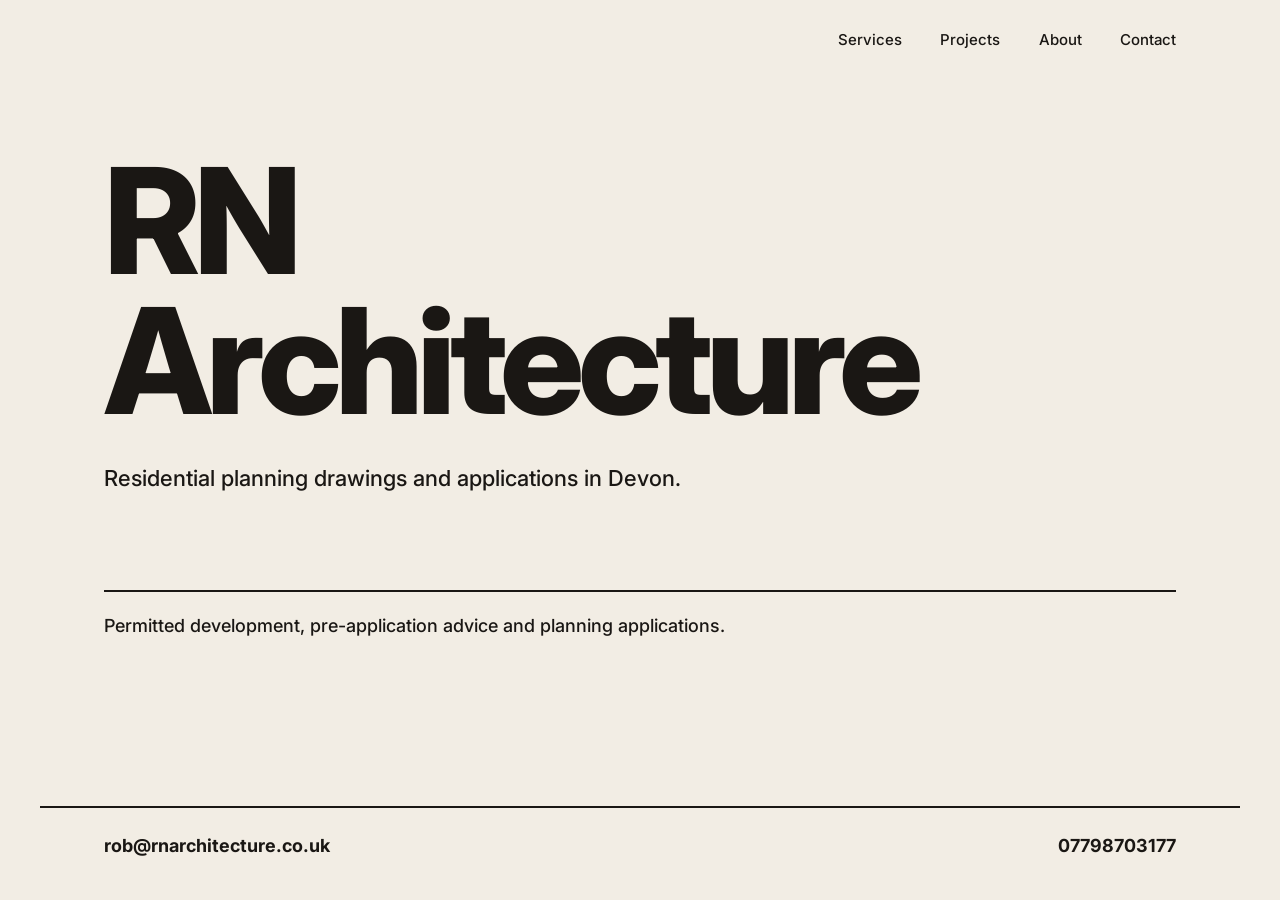
==== index.html @ 0fe63b70 "Add files via upload" ====
<!doctype html>
<html lang="en-GB">
<head>
<meta charset="utf-8">
<meta name="viewport" content="width=device-width, initial-scale=1">
<title>RN Architecture | Residential planning drawings in Devon</title>
<meta name="description" content="Residential planning drawings and planning applications in Devon, from Chartered Architectural Technologist Rob Nickels.">
<link rel="preconnect" href="https://fonts.googleapis.com">
<link rel="preconnect" href="https://fonts.gstatic.com" crossorigin>
<link rel="stylesheet" href="https://fonts.googleapis.com/css2?family=Inter:wght@400;500;600;700;800&display=swap">
<link rel="stylesheet" href="style.css">
</head>
<body class="home">
<header><div class="wrap">

<nav aria-label="Main">
<a href="services.html">Services</a>
<a href="projects.html">Projects</a>
<a href="about.html">About</a>
<a href="contact.html">Contact</a>
</nav>
</div></header>
<main><div class="wrap">
<h1>RN<br>Architecture</h1>
<p class="lead">Residential planning drawings and applications in Devon.</p>
<p class="strip">Permitted development, pre-application advice and planning applications.</p>
</div></main>
<footer><div class="wrap">
<a href="mailto:rob@rnarchitecture.co.uk">rob@rnarchitecture.co.uk</a>
<a href="tel:+447798703177">07798703177</a>
</div></footer>
</body>
</html>
---- style.css ----
:root{--bg:#F2EDE4;--ink:#1A1714;--soft:#1A1714}
*{box-sizing:border-box}
html{-webkit-text-size-adjust:100%}
body{margin:0;background:var(--bg);color:var(--ink);font-family:Inter,system-ui,-apple-system,"Segoe UI",Roboto,Arial,sans-serif;font-size:18px;font-weight:500;line-height:1.55;min-height:100vh;display:flex;flex-direction:column}
a{color:inherit;text-underline-offset:3px}
a:hover{opacity:.6}
a:focus-visible,button:focus-visible,input:focus-visible,textarea:focus-visible{outline:3px solid var(--ink);outline-offset:3px}
.wrap{width:100%;max-width:1200px;margin:0 auto;padding-left:clamp(20px,5vw,64px);padding-right:clamp(20px,5vw,64px)}
header .wrap{display:flex;justify-content:space-between;align-items:center;gap:16px 24px;flex-wrap:wrap;padding-top:28px;padding-bottom:28px}
.mark{font-weight:800;font-size:20px;letter-spacing:-.02em;text-decoration:none}
nav{display:flex;flex-wrap:wrap;gap:8px clamp(16px,3vw,40px);font-size:15px;font-weight:500;margin-left:auto}
nav a{text-decoration:none}
nav a[aria-current="page"]{text-decoration:underline;text-decoration-thickness:2px;text-underline-offset:6px}
main{flex:1;padding-top:clamp(24px,6vw,72px)}
h1{margin:0;font-weight:800;letter-spacing:-.045em;line-height:.95;font-size:clamp(40px,7vw,88px)}
.home h1{font-size:clamp(40px,11.5vw,160px)}
.lead{margin:32px 0 0;font-size:clamp(19px,2.2vw,22px);line-height:1.4;max-width:34em;color:var(--soft)}
.strip{margin-top:clamp(48px,8vw,96px);border-top:2px solid var(--ink);padding-top:20px;font-weight:500}
.steps{list-style:none;margin:48px 0 0;padding:0}
.steps li{display:grid;grid-template-columns:48px 1fr;column-gap:24px;border-top:1px solid var(--ink);padding:28px 0}
.steps li::before{content:counter(s);counter-increment:s;grid-row:1 / span 2;font-weight:700}
.steps{counter-reset:s}
.steps h2{grid-column:2;margin:0 0 8px;font-size:26px;letter-spacing:-.02em;line-height:1.2}
.steps p{grid-column:2;margin:0;max-width:62ch;color:var(--soft)}
.list{list-style:none;margin:48px 0 0;padding:0;border-bottom:1px solid var(--ink)}
.list li{display:grid;grid-template-columns:1fr 1fr;gap:8px 24px;border-top:1px solid var(--ink);padding:20px 0;font-size:20px}
.list li span:first-child{font-weight:700;letter-spacing:-.01em}
.list li span:last-child{color:var(--soft)}
.prose{max-width:62ch;margin-top:40px}
.prose h2{margin:48px 0 12px;font-size:26px;letter-spacing:-.02em;line-height:1.2}
.prose p{margin:0 0 20px}
.cols{display:grid;grid-template-columns:1fr 1.3fr;gap:48px;margin-top:48px}
.cols dl{margin:0}
.cols dt{font-weight:700;margin-top:24px}
.cols dt:first-child{margin-top:0}
.cols dd{margin:4px 0 0;font-size:22px}
form{display:grid;gap:20px}
label{display:grid;gap:6px;font-weight:600;font-size:16px}
input,textarea{font:inherit;color:inherit;background:transparent;border:2px solid var(--ink);border-radius:0;padding:14px;width:100%}
textarea{min-height:160px;resize:vertical}
button{font:inherit;font-weight:700;background:var(--ink);color:var(--bg);border:0;padding:16px 32px;cursor:pointer;justify-self:start}
button:hover{opacity:.8}
.hp{position:absolute;left:-9999px}
footer{margin-top:clamp(48px,8vw,96px)}
footer .wrap{display:flex;flex-wrap:wrap;justify-content:space-between;gap:8px 32px;border-top:2px solid var(--ink);padding-top:24px;padding-bottom:40px;font-weight:500}
footer a{text-decoration:none;font-weight:700}
@media (max-width:760px){.cols{grid-template-columns:1fr}.list li{grid-template-columns:1fr}.steps li{grid-template-columns:32px 1fr;column-gap:16px}}
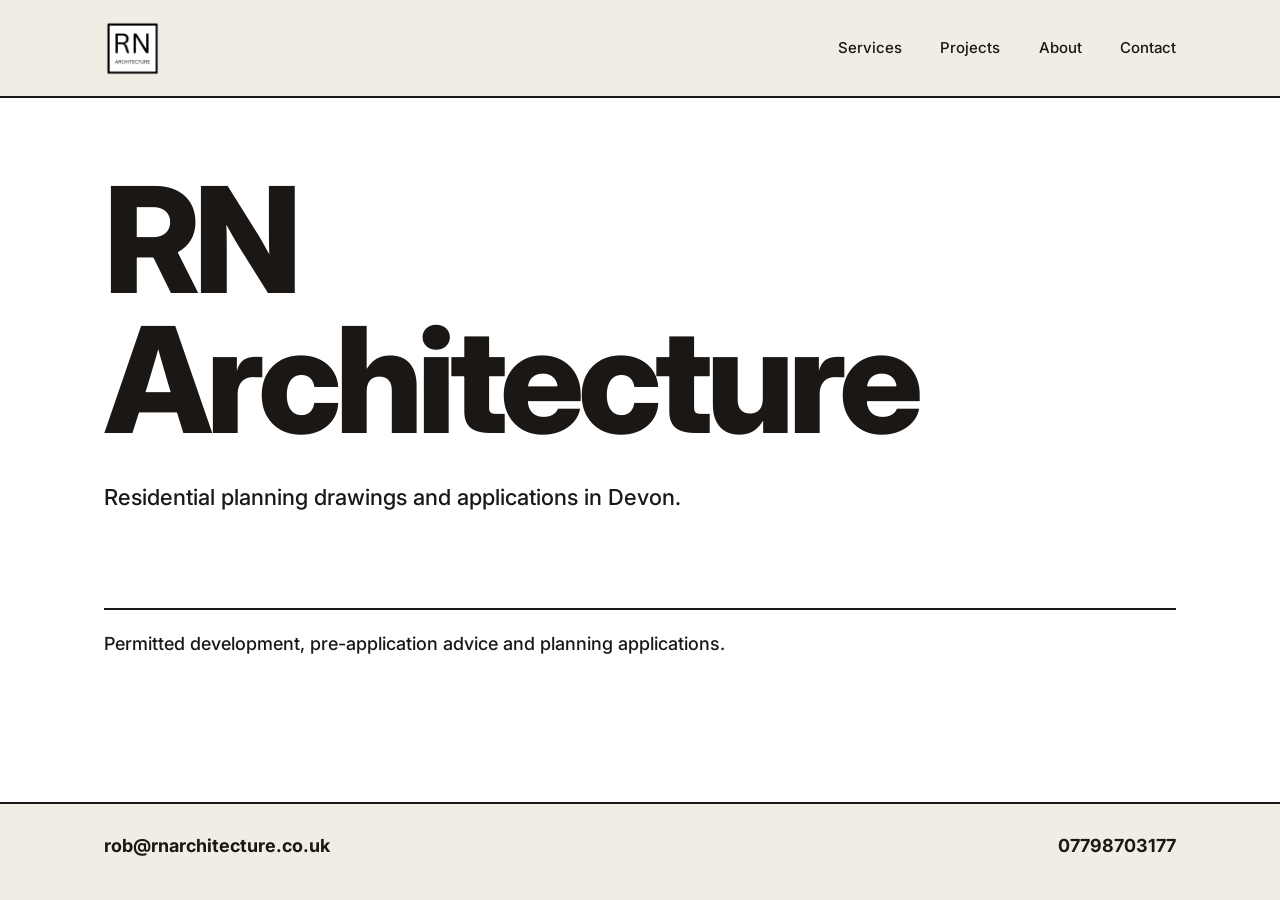
==== commit 67a27812: "Add files via upload" ====
--- a/index.html
+++ b/index.html
@@ -8,11 +8,12 @@
 <link rel="preconnect" href="https://fonts.googleapis.com">
 <link rel="preconnect" href="https://fonts.gstatic.com" crossorigin>
 <link rel="stylesheet" href="https://fonts.googleapis.com/css2?family=Inter:wght@400;500;600;700;800&display=swap">
+<link rel="icon" href="logo.png">
 <link rel="stylesheet" href="style.css">
 </head>
 <body class="home">
 <header><div class="wrap">
-
+<a class="mark" href="index.html"><img src="logo.png" alt="RN Architecture" width="56" height="56"></a>
 <nav aria-label="Main">
 <a href="services.html">Services</a>
 <a href="projects.html">Projects</a>
--- a/style.css
+++ b/style.css
@@ -1,4 +1,4 @@
-:root{--bg:#F2EDE4;--ink:#1A1714;--soft:#1A1714}
+:root{--bg:#fff;--cream:#F2EDE4;--ink:#1A1714;--soft:#1A1714}
 *{box-sizing:border-box}
 html{-webkit-text-size-adjust:100%}
 body{margin:0;background:var(--bg);color:var(--ink);font-family:Inter,system-ui,-apple-system,"Segoe UI",Roboto,Arial,sans-serif;font-size:18px;font-weight:500;line-height:1.55;min-height:100vh;display:flex;flex-direction:column}
@@ -6,8 +6,10 @@
 a:hover{opacity:.6}
 a:focus-visible,button:focus-visible,input:focus-visible,textarea:focus-visible{outline:3px solid var(--ink);outline-offset:3px}
 .wrap{width:100%;max-width:1200px;margin:0 auto;padding-left:clamp(20px,5vw,64px);padding-right:clamp(20px,5vw,64px)}
-header .wrap{display:flex;justify-content:space-between;align-items:center;gap:16px 24px;flex-wrap:wrap;padding-top:28px;padding-bottom:28px}
-.mark{font-weight:800;font-size:20px;letter-spacing:-.02em;text-decoration:none}
+header{background:var(--cream);border-bottom:2px solid var(--ink)}
+header .wrap{display:flex;justify-content:space-between;align-items:center;gap:16px 24px;flex-wrap:wrap;padding-top:20px;padding-bottom:20px}
+.mark{display:block;line-height:0}
+.mark img{display:block;height:56px;width:56px}
 nav{display:flex;flex-wrap:wrap;gap:8px clamp(16px,3vw,40px);font-size:15px;font-weight:500;margin-left:auto}
 nav a{text-decoration:none}
 nav a[aria-current="page"]{text-decoration:underline;text-decoration-thickness:2px;text-underline-offset:6px}
@@ -41,7 +43,7 @@
 button{font:inherit;font-weight:700;background:var(--ink);color:var(--bg);border:0;padding:16px 32px;cursor:pointer;justify-self:start}
 button:hover{opacity:.8}
 .hp{position:absolute;left:-9999px}
-footer{margin-top:clamp(48px,8vw,96px)}
-footer .wrap{display:flex;flex-wrap:wrap;justify-content:space-between;gap:8px 32px;border-top:2px solid var(--ink);padding-top:24px;padding-bottom:40px;font-weight:500}
+footer{margin-top:clamp(48px,8vw,96px);background:var(--cream);border-top:2px solid var(--ink)}
+footer .wrap{display:flex;flex-wrap:wrap;justify-content:space-between;gap:8px 32px;padding-top:28px;padding-bottom:40px;font-weight:500}
 footer a{text-decoration:none;font-weight:700}
 @media (max-width:760px){.cols{grid-template-columns:1fr}.list li{grid-template-columns:1fr}.steps li{grid-template-columns:32px 1fr;column-gap:16px}}
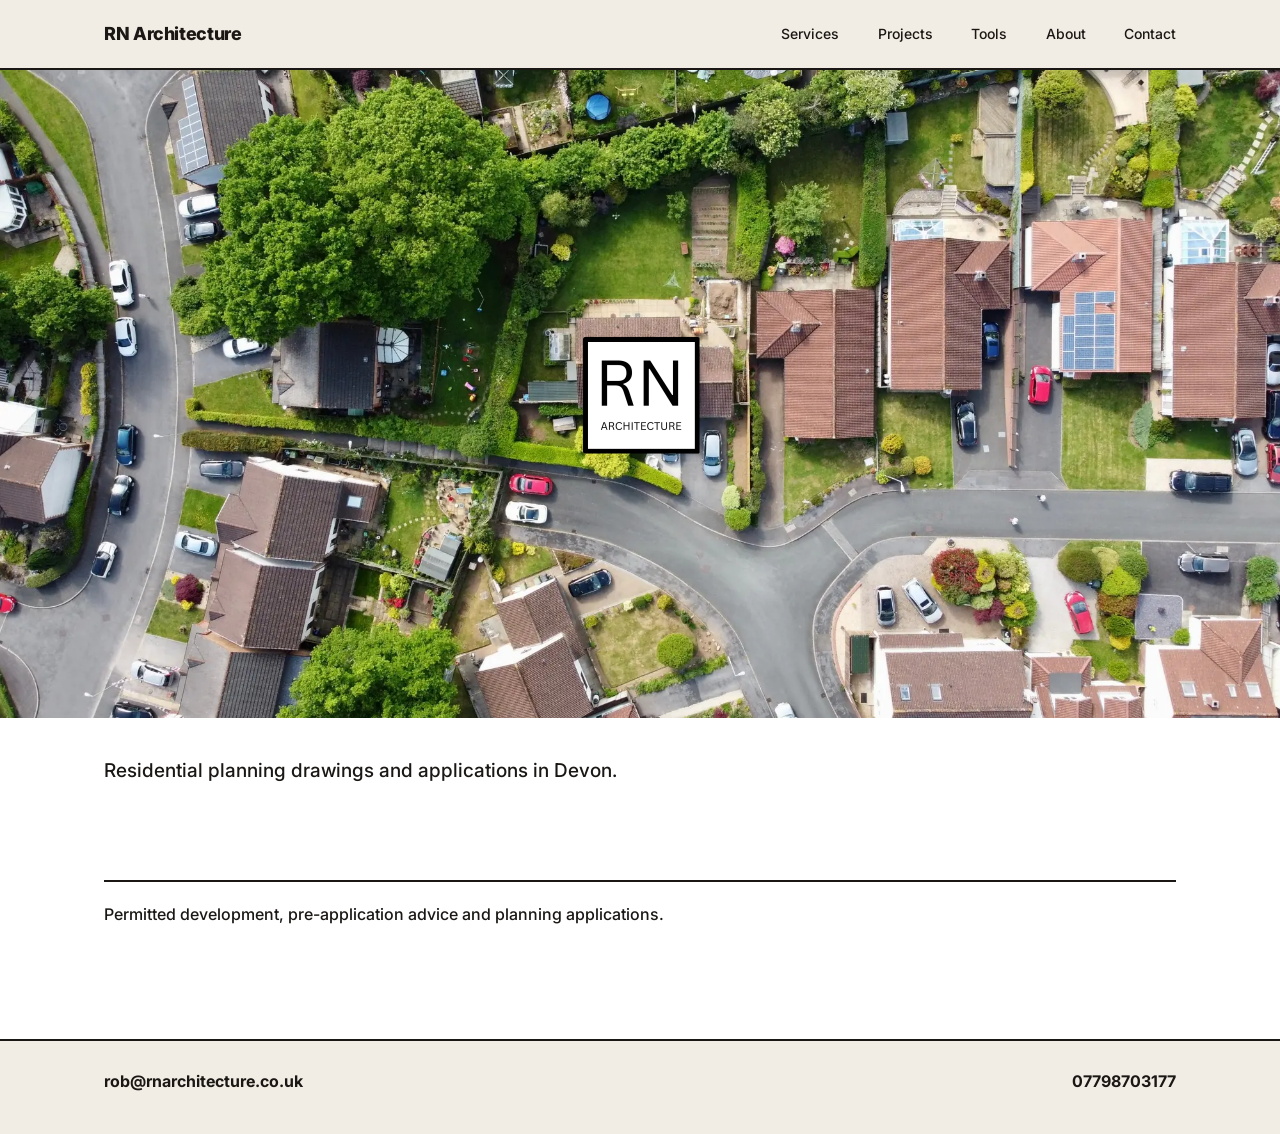
==== commit 0c23e7dc: "Add files via upload" ====
--- a/index.html
+++ b/index.html
@@ -13,19 +13,26 @@
 </head>
 <body class="home">
 <header><div class="wrap">
-<a class="mark" href="index.html"><img src="logo.png" alt="RN Architecture" width="56" height="56"></a>
+<a class="mark-text" href="index.html">RN Architecture</a>
 <nav aria-label="Main">
 <a href="services.html">Services</a>
 <a href="projects.html">Projects</a>
+<a href="tools.html">Tools</a>
 <a href="about.html">About</a>
 <a href="contact.html">Contact</a>
 </nav>
 </div></header>
-<main><div class="wrap">
-<h1>RN<br>Architecture</h1>
+<main>
+<section class="hero">
+<img class="bg" src="images/hero-1000.webp" srcset="images/hero-1000.webp 1000w, images/hero-2000.webp 2000w" sizes="100vw" alt="Aerial view of houses and gardens" width="2000" height="1125" fetchpriority="high">
+<img class="badge" src="logo-large.png" alt="RN Architecture" width="130" height="130">
+</section>
+<div class="wrap">
+<h1 class="sr">RN Architecture</h1>
 <p class="lead">Residential planning drawings and applications in Devon.</p>
 <p class="strip">Permitted development, pre-application advice and planning applications.</p>
-</div></main>
+</div>
+</main>
 <footer><div class="wrap">
 <a href="mailto:rob@rnarchitecture.co.uk">rob@rnarchitecture.co.uk</a>
 <a href="tel:+447798703177">07798703177</a>
--- a/style.css
+++ b/style.css
@@ -1,7 +1,7 @@
 :root{--bg:#fff;--cream:#F2EDE4;--ink:#1A1714;--soft:#1A1714}
 *{box-sizing:border-box}
 html{-webkit-text-size-adjust:100%}
-body{margin:0;background:var(--bg);color:var(--ink);font-family:Inter,system-ui,-apple-system,"Segoe UI",Roboto,Arial,sans-serif;font-size:18px;font-weight:500;line-height:1.55;min-height:100vh;display:flex;flex-direction:column}
+body{margin:0;background:var(--bg);color:var(--ink);font-family:Inter,system-ui,-apple-system,"Segoe UI",Roboto,Arial,sans-serif;font-size:16px;font-weight:500;line-height:1.55;min-height:100vh;display:flex;flex-direction:column}
 a{color:inherit;text-underline-offset:3px}
 a:hover{opacity:.6}
 a:focus-visible,button:focus-visible,input:focus-visible,textarea:focus-visible{outline:3px solid var(--ink);outline-offset:3px}
@@ -10,34 +10,34 @@
 header .wrap{display:flex;justify-content:space-between;align-items:center;gap:16px 24px;flex-wrap:wrap;padding-top:20px;padding-bottom:20px}
 .mark{display:block;line-height:0}
 .mark img{display:block;height:56px;width:56px}
-nav{display:flex;flex-wrap:wrap;gap:8px clamp(16px,3vw,40px);font-size:15px;font-weight:500;margin-left:auto}
+nav{display:flex;flex-wrap:wrap;gap:8px clamp(16px,3vw,40px);font-size:14px;font-weight:500;margin-left:auto}
 nav a{text-decoration:none}
 nav a[aria-current="page"]{text-decoration:underline;text-decoration-thickness:2px;text-underline-offset:6px}
 main{flex:1;padding-top:clamp(24px,6vw,72px)}
-h1{margin:0;font-weight:800;letter-spacing:-.045em;line-height:.95;font-size:clamp(40px,7vw,88px)}
+h1{margin:0;font-weight:800;letter-spacing:-.045em;line-height:.95;font-size:clamp(32px,5.5vw,64px)}
 .home h1{font-size:clamp(40px,11.5vw,160px)}
-.lead{margin:32px 0 0;font-size:clamp(19px,2.2vw,22px);line-height:1.4;max-width:34em;color:var(--soft)}
+.lead{margin:32px 0 0;font-size:clamp(17px,1.8vw,19px);line-height:1.4;max-width:34em;color:var(--soft)}
 .strip{margin-top:clamp(48px,8vw,96px);border-top:2px solid var(--ink);padding-top:20px;font-weight:500}
 .steps{list-style:none;margin:48px 0 0;padding:0}
 .steps li{display:grid;grid-template-columns:48px 1fr;column-gap:24px;border-top:1px solid var(--ink);padding:28px 0}
 .steps li::before{content:counter(s);counter-increment:s;grid-row:1 / span 2;font-weight:700}
 .steps{counter-reset:s}
-.steps h2{grid-column:2;margin:0 0 8px;font-size:26px;letter-spacing:-.02em;line-height:1.2}
+.steps h2{grid-column:2;margin:0 0 8px;font-size:22px;letter-spacing:-.02em;line-height:1.2}
 .steps p{grid-column:2;margin:0;max-width:62ch;color:var(--soft)}
 .list{list-style:none;margin:48px 0 0;padding:0;border-bottom:1px solid var(--ink)}
-.list li{display:grid;grid-template-columns:1fr 1fr;gap:8px 24px;border-top:1px solid var(--ink);padding:20px 0;font-size:20px}
+.list li{display:grid;grid-template-columns:1fr 1fr;gap:8px 24px;border-top:1px solid var(--ink);padding:18px 0;font-size:17px}
 .list li span:first-child{font-weight:700;letter-spacing:-.01em}
 .list li span:last-child{color:var(--soft)}
 .prose{max-width:62ch;margin-top:40px}
-.prose h2{margin:48px 0 12px;font-size:26px;letter-spacing:-.02em;line-height:1.2}
+.prose h2{margin:48px 0 12px;font-size:22px;letter-spacing:-.02em;line-height:1.2}
 .prose p{margin:0 0 20px}
 .cols{display:grid;grid-template-columns:1fr 1.3fr;gap:48px;margin-top:48px}
 .cols dl{margin:0}
 .cols dt{font-weight:700;margin-top:24px}
 .cols dt:first-child{margin-top:0}
-.cols dd{margin:4px 0 0;font-size:22px}
+.cols dd{margin:4px 0 0;font-size:19px}
 form{display:grid;gap:20px}
-label{display:grid;gap:6px;font-weight:600;font-size:16px}
+label{display:grid;gap:6px;font-weight:600;font-size:15px}
 input,textarea{font:inherit;color:inherit;background:transparent;border:2px solid var(--ink);border-radius:0;padding:14px;width:100%}
 textarea{min-height:160px;resize:vertical}
 button{font:inherit;font-weight:700;background:var(--ink);color:var(--bg);border:0;padding:16px 32px;cursor:pointer;justify-self:start}
@@ -47,3 +47,44 @@
 footer .wrap{display:flex;flex-wrap:wrap;justify-content:space-between;gap:8px 32px;padding-top:28px;padding-bottom:40px;font-weight:500}
 footer a{text-decoration:none;font-weight:700}
 @media (max-width:760px){.cols{grid-template-columns:1fr}.list li{grid-template-columns:1fr}.steps li{grid-template-columns:32px 1fr;column-gap:16px}}
+
+.tool{max-width:760px;margin-top:8px}
+.tool h2{margin:56px 0 12px;font-size:22px;letter-spacing:-.02em;line-height:1.2}
+.tool h3{margin:28px 0 8px;font-size:16px}
+.tool p{margin:0 0 16px}
+.tool .note{font-size:14px}
+.tool ul{padding-left:20px;margin:0 0 16px}.tool li{margin-bottom:6px}
+table.u{width:100%;border-collapse:collapse;margin:16px 0}
+table.u th,table.u td{text-align:left;padding:12px 12px 12px 0;border-top:1px solid var(--ink);vertical-align:top}
+table.u th{font-weight:700}
+table.u tr:last-child td{border-bottom:1px solid var(--ink)}
+.q{margin:24px 0}.q b,.q label{display:block;margin-bottom:8px;font-weight:700}
+.gr{display:grid;grid-template-columns:1fr 1fr 80px;gap:8px;margin-bottom:8px}
+.chip{display:block;border:2px solid var(--ink);padding:14px 16px;font-weight:700}
+.chip.ok{background:var(--cream)}
+.chip.bad{background:var(--ink);color:#fff}
+@media print{header,footer,.noprint{display:none!important}body{font-size:12px}}
+
+.gallery{display:grid;grid-template-columns:1fr 1fr;gap:40px 32px;margin-top:40px}
+.gallery figure{margin:0}
+.shot{display:block;width:100%;padding:0;border:1px solid var(--ink);background:#fff;cursor:zoom-in;line-height:0}
+.shot:hover{opacity:1}
+.shot img{display:block;width:100%;height:auto}
+.gallery figcaption{margin-top:10px;font-weight:700;line-height:1.3}
+h2.sub{margin:64px 0 0;font-size:22px;letter-spacing:-.02em;line-height:1.2}
+h2.sub+.list{margin-top:16px}
+dialog{border:0;padding:0;background:#fff;width:100vw;height:100vh;max-width:none;max-height:none;overflow:auto}
+dialog img{display:block;width:100%;min-width:900px;height:auto}
+dialog .close{position:fixed;top:12px;right:12px;padding:10px 18px}
+@media (max-width:760px){.gallery{grid-template-columns:1fr}}
+
+.sr{position:absolute;width:1px;height:1px;overflow:hidden;clip:rect(0 0 0 0);white-space:nowrap}
+.home main{padding-top:0}
+.home .mark{display:none}
+.hero{position:relative;height:min(72vh,780px);min-height:360px;background:var(--ink)}
+.hero .bg{position:absolute;inset:0;width:100%;height:100%;object-fit:cover}
+.hero .badge{position:absolute;left:50%;top:50%;transform:translate(-50%,-50%);width:clamp(75px,11vw,130px);height:auto}
+.home .lead{margin-top:40px}
+
+.mark-text{display:none}
+.home .mark-text{display:block;font-weight:800;font-size:18px;letter-spacing:-.02em;text-decoration:none}
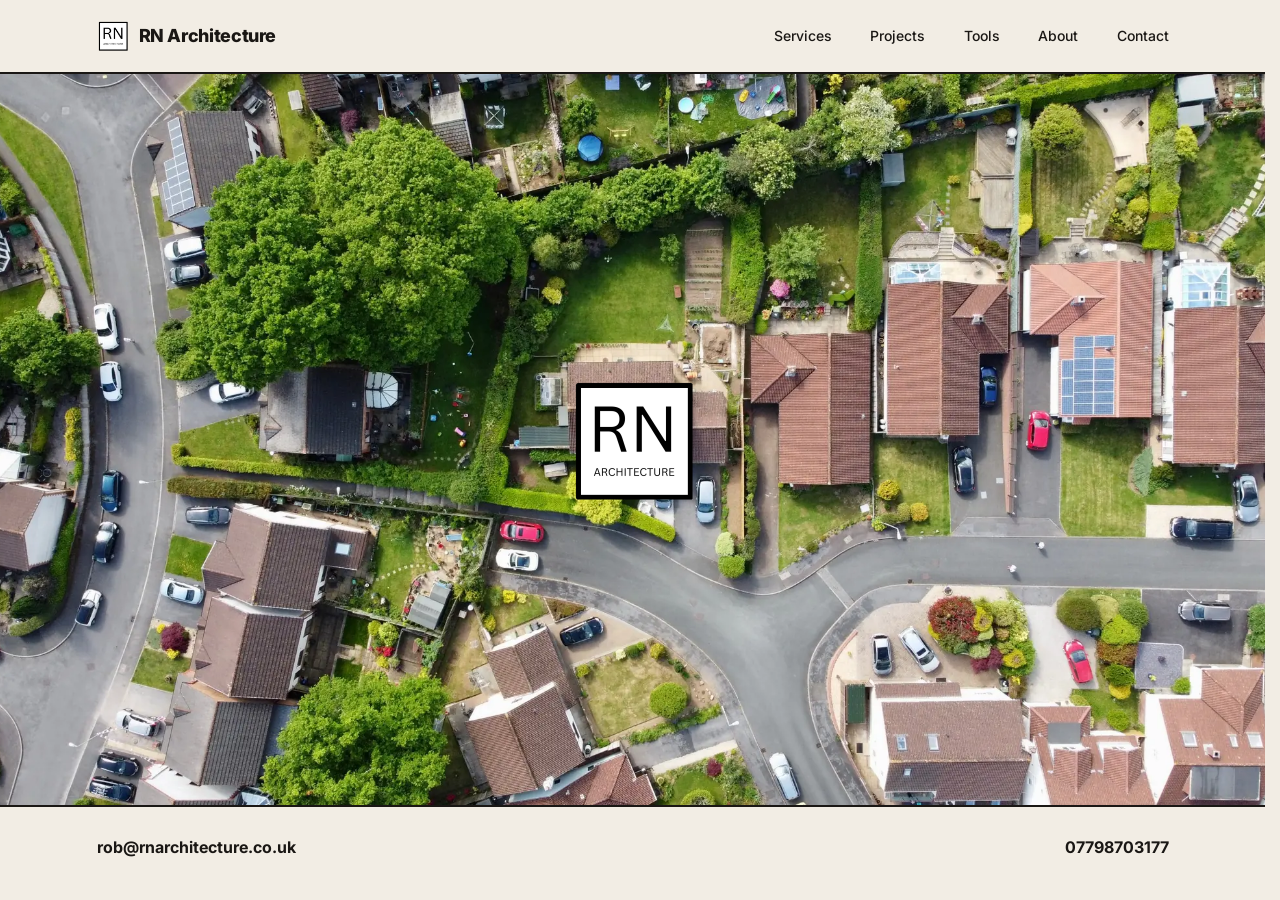
==== commit bed208e0: "Add files via upload" ====
--- a/index.html
+++ b/index.html
@@ -13,7 +13,7 @@
 </head>
 <body class="home">
 <header><div class="wrap">
-<a class="mark-text" href="index.html">RN Architecture</a>
+<a class="mark" href="index.html"><img src="logo.png" alt="" width="32" height="32">RN Architecture</a>
 <nav aria-label="Main">
 <a href="services.html">Services</a>
 <a href="projects.html">Projects</a>
@@ -26,12 +26,8 @@
 <section class="hero">
 <img class="bg" src="images/hero-1000.webp" srcset="images/hero-1000.webp 1000w, images/hero-2000.webp 2000w" sizes="100vw" alt="Aerial view of houses and gardens" width="2000" height="1125" fetchpriority="high">
 <img class="badge" src="logo-large.png" alt="RN Architecture" width="130" height="130">
+<h1 class="sr">RN Architecture</h1>
 </section>
-<div class="wrap">
-<h1 class="sr">RN Architecture</h1>
-<p class="lead">Residential planning drawings and applications in Devon.</p>
-<p class="strip">Permitted development, pre-application advice and planning applications.</p>
-</div>
 </main>
 <footer><div class="wrap">
 <a href="mailto:rob@rnarchitecture.co.uk">rob@rnarchitecture.co.uk</a>
--- a/style.css
+++ b/style.css
@@ -7,9 +7,9 @@
 a:focus-visible,button:focus-visible,input:focus-visible,textarea:focus-visible{outline:3px solid var(--ink);outline-offset:3px}
 .wrap{width:100%;max-width:1200px;margin:0 auto;padding-left:clamp(20px,5vw,64px);padding-right:clamp(20px,5vw,64px)}
 header{background:var(--cream);border-bottom:2px solid var(--ink)}
-header .wrap{display:flex;justify-content:space-between;align-items:center;gap:16px 24px;flex-wrap:wrap;padding-top:20px;padding-bottom:20px}
-.mark{display:block;line-height:0}
-.mark img{display:block;height:56px;width:56px}
+header .wrap{display:flex;justify-content:space-between;align-items:center;gap:16px 24px;flex-wrap:wrap;min-height:72px;padding-top:12px;padding-bottom:12px}
+.mark{display:flex;align-items:center;gap:10px;font-weight:800;font-size:18px;letter-spacing:-.02em;line-height:1.2;text-decoration:none}
+.mark img{display:block;width:32px;height:32px}
 nav{display:flex;flex-wrap:wrap;gap:8px clamp(16px,3vw,40px);font-size:14px;font-weight:500;margin-left:auto}
 nav a{text-decoration:none}
 nav a[aria-current="page"]{text-decoration:underline;text-decoration-thickness:2px;text-underline-offset:6px}
@@ -67,24 +67,35 @@
 
 .gallery{display:grid;grid-template-columns:1fr 1fr;gap:40px 32px;margin-top:40px}
 .gallery figure{margin:0}
-.shot{display:block;width:100%;padding:0;border:1px solid var(--ink);background:#fff;cursor:zoom-in;line-height:0}
-.shot:hover{opacity:1}
+.shot{display:block;width:100%;padding:0;border:1px solid var(--ink);background:#fff;line-height:0}
 .shot img{display:block;width:100%;height:auto}
 .gallery figcaption{margin-top:10px;font-weight:700;line-height:1.3}
-h2.sub{margin:64px 0 0;font-size:22px;letter-spacing:-.02em;line-height:1.2}
-h2.sub+.list{margin-top:16px}
-dialog{border:0;padding:0;background:#fff;width:100vw;height:100vh;max-width:none;max-height:none;overflow:auto}
-dialog img{display:block;width:100%;min-width:900px;height:auto}
-dialog .close{position:fixed;top:12px;right:12px;padding:10px 18px}
 @media (max-width:760px){.gallery{grid-template-columns:1fr}}
 
 .sr{position:absolute;width:1px;height:1px;overflow:hidden;clip:rect(0 0 0 0);white-space:nowrap}
-.home main{padding-top:0}
-.home .mark{display:none}
 .hero{position:relative;height:min(72vh,780px);min-height:360px;background:var(--ink)}
 .hero .bg{position:absolute;inset:0;width:100%;height:100%;object-fit:cover}
 .hero .badge{position:absolute;left:50%;top:50%;transform:translate(-50%,-50%);width:clamp(75px,11vw,130px);height:auto}
-.home .lead{margin-top:40px}
+html{scrollbar-gutter:stable;background:var(--cream)}
+.home{height:100vh;height:100dvh;overflow:hidden}
+.home main{padding:0;display:flex;min-height:0}
+.home .hero{flex:1;height:auto;min-height:0}
+.home footer{margin-top:0}
+.hero .bg{object-position:50% 45%}
 
-.mark-text{display:none}
-.home .mark-text{display:block;font-weight:800;font-size:18px;letter-spacing:-.02em;text-decoration:none}
+
+.wz{min-height:27rem}
+.wz .prog{margin:0 0 6px;font-size:14px;font-weight:600}
+.wz .q{margin:0 0 16px;font-size:20px;letter-spacing:-.01em;line-height:1.3;outline:none}
+.wz .opt{display:block;width:100%;text-align:left;background:transparent;color:var(--ink);border:2px solid var(--ink);padding:13px 16px;margin:0 0 8px;font-weight:600;font-size:15px;line-height:1.35}
+.wz .opt:hover{background:var(--cream);opacity:1}
+.wz .opt.sel{background:var(--ink);color:#fff}
+.wz .back{background:none;color:var(--ink);border:0;padding:6px 0;margin-top:8px;font-weight:600;text-decoration:underline;text-underline-offset:3px}
+.wz .chip{outline:none}
+.chip.big{font-size:22px;letter-spacing:-.01em}
+.btn{display:inline-block;background:var(--ink);color:#fff;padding:16px 32px;font-weight:700;text-decoration:none;margin-right:24px}
+
+.fine{font-size:13px;line-height:1.45;margin-top:8px}
+
+.bullets{margin:16px 0 0;padding-left:22px;max-width:34em;font-size:17px;line-height:1.5}
+.bullets li{margin-bottom:4px}
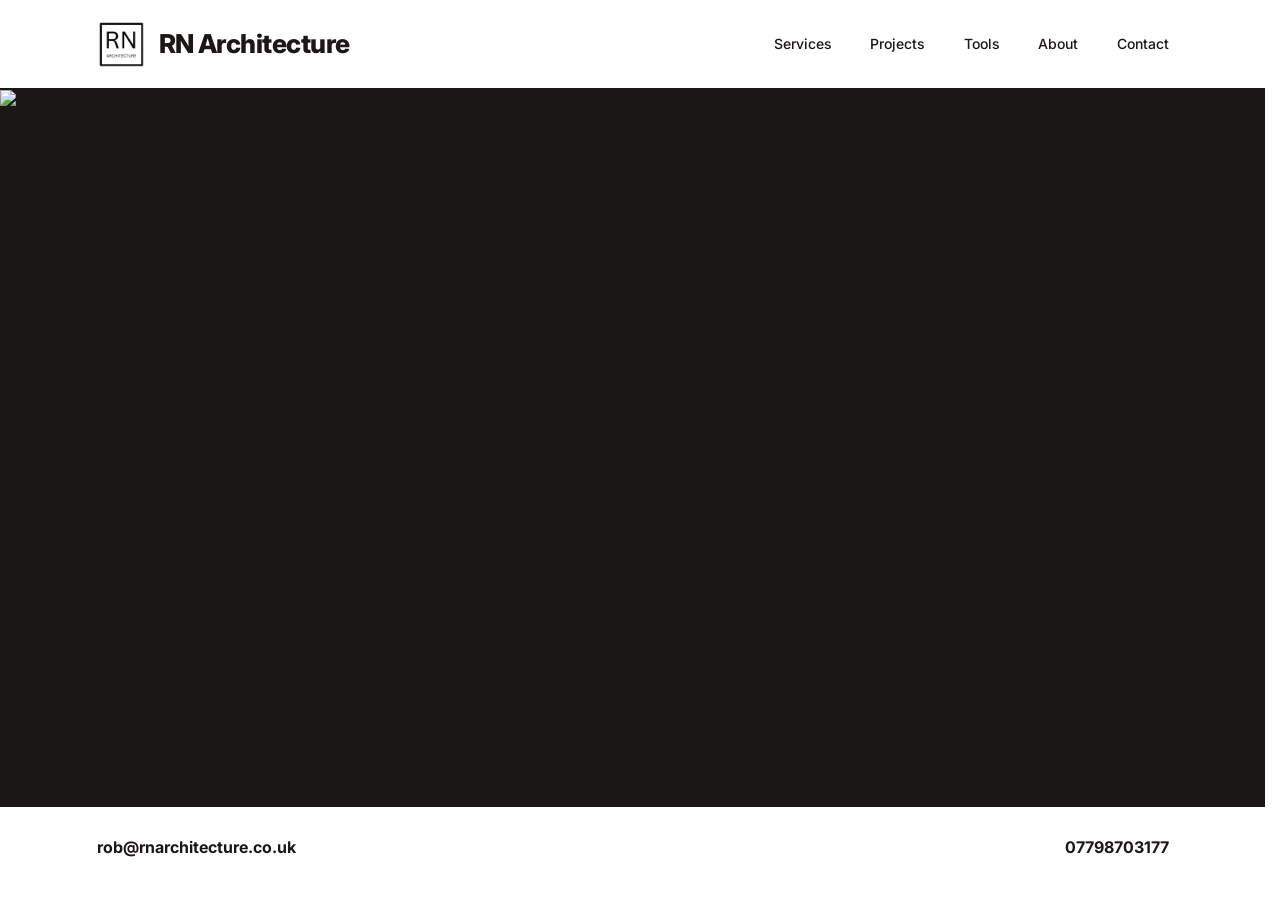
==== commit 5a1e56a7: "Add files via upload" ====
--- a/index.html
+++ b/index.html
@@ -13,7 +13,7 @@
 </head>
 <body class="home">
 <header><div class="wrap">
-<a class="mark" href="index.html"><img src="logo.png" alt="" width="32" height="32">RN Architecture</a>
+<a class="mark" href="index.html"><img src="logo.png" alt="" width="48" height="48">RN Architecture</a>
 <nav aria-label="Main">
 <a href="services.html">Services</a>
 <a href="projects.html">Projects</a>
@@ -24,8 +24,7 @@
 </div></header>
 <main>
 <section class="hero">
-<img class="bg" src="images/hero-1000.webp" srcset="images/hero-1000.webp 1000w, images/hero-2000.webp 2000w" sizes="100vw" alt="Aerial view of houses and gardens" width="2000" height="1125" fetchpriority="high">
-<img class="badge" src="logo-large.png" alt="RN Architecture" width="130" height="130">
+<img class="bg" src="images/hero-kitchen.webp" alt="Modern kitchen extension with a long rooflight over a marble worktop and island" width="1058" height="992" fetchpriority="high">
 <h1 class="sr">RN Architecture</h1>
 </section>
 </main>
--- a/style.css
+++ b/style.css
@@ -1,4 +1,4 @@
-:root{--bg:#fff;--cream:#F2EDE4;--ink:#1A1714;--soft:#1A1714}
+:root{--bg:#fff;--cream:#fff;--ink:#1A1714;--soft:#1A1714}
 *{box-sizing:border-box}
 html{-webkit-text-size-adjust:100%}
 body{margin:0;background:var(--bg);color:var(--ink);font-family:Inter,system-ui,-apple-system,"Segoe UI",Roboto,Arial,sans-serif;font-size:16px;font-weight:500;line-height:1.55;min-height:100vh;display:flex;flex-direction:column}
@@ -7,9 +7,10 @@
 a:focus-visible,button:focus-visible,input:focus-visible,textarea:focus-visible{outline:3px solid var(--ink);outline-offset:3px}
 .wrap{width:100%;max-width:1200px;margin:0 auto;padding-left:clamp(20px,5vw,64px);padding-right:clamp(20px,5vw,64px)}
 header{background:var(--cream);border-bottom:2px solid var(--ink)}
-header .wrap{display:flex;justify-content:space-between;align-items:center;gap:16px 24px;flex-wrap:wrap;min-height:72px;padding-top:12px;padding-bottom:12px}
-.mark{display:flex;align-items:center;gap:10px;font-weight:800;font-size:18px;letter-spacing:-.02em;line-height:1.2;text-decoration:none}
-.mark img{display:block;width:32px;height:32px}
+header .wrap{display:flex;justify-content:space-between;align-items:center;gap:16px 24px;flex-wrap:wrap;min-height:88px;padding-top:12px;padding-bottom:12px}
+.mark{display:flex;align-items:center;gap:14px;font-weight:800;font-size:26px;letter-spacing:-.02em;line-height:1.2;text-decoration:none}
+.mark img{display:block;width:48px;height:48px}
+@media (max-width:520px){.mark{font-size:20px;gap:10px}.mark img{width:36px;height:36px}}
 nav{display:flex;flex-wrap:wrap;gap:8px clamp(16px,3vw,40px);font-size:14px;font-weight:500;margin-left:auto}
 nav a{text-decoration:none}
 nav a[aria-current="page"]{text-decoration:underline;text-decoration-thickness:2px;text-underline-offset:6px}
@@ -75,20 +76,19 @@
 .sr{position:absolute;width:1px;height:1px;overflow:hidden;clip:rect(0 0 0 0);white-space:nowrap}
 .hero{position:relative;height:min(72vh,780px);min-height:360px;background:var(--ink)}
 .hero .bg{position:absolute;inset:0;width:100%;height:100%;object-fit:cover}
-.hero .badge{position:absolute;left:50%;top:50%;transform:translate(-50%,-50%);width:clamp(75px,11vw,130px);height:auto}
 html{scrollbar-gutter:stable;background:var(--cream)}
 .home{height:100vh;height:100dvh;overflow:hidden}
 .home main{padding:0;display:flex;min-height:0}
 .home .hero{flex:1;height:auto;min-height:0}
 .home footer{margin-top:0}
-.hero .bg{object-position:50% 45%}
+.hero .bg{object-position:50% 68%}
 
 
 .wz{min-height:27rem}
 .wz .prog{margin:0 0 6px;font-size:14px;font-weight:600}
 .wz .q{margin:0 0 16px;font-size:20px;letter-spacing:-.01em;line-height:1.3;outline:none}
 .wz .opt{display:block;width:100%;text-align:left;background:transparent;color:var(--ink);border:2px solid var(--ink);padding:13px 16px;margin:0 0 8px;font-weight:600;font-size:15px;line-height:1.35}
-.wz .opt:hover{background:var(--cream);opacity:1}
+.wz .opt:hover{background:#f3f3f3;opacity:1}
 .wz .opt.sel{background:var(--ink);color:#fff}
 .wz .back{background:none;color:var(--ink);border:0;padding:6px 0;margin-top:8px;font-weight:600;text-decoration:underline;text-underline-offset:3px}
 .wz .chip{outline:none}
